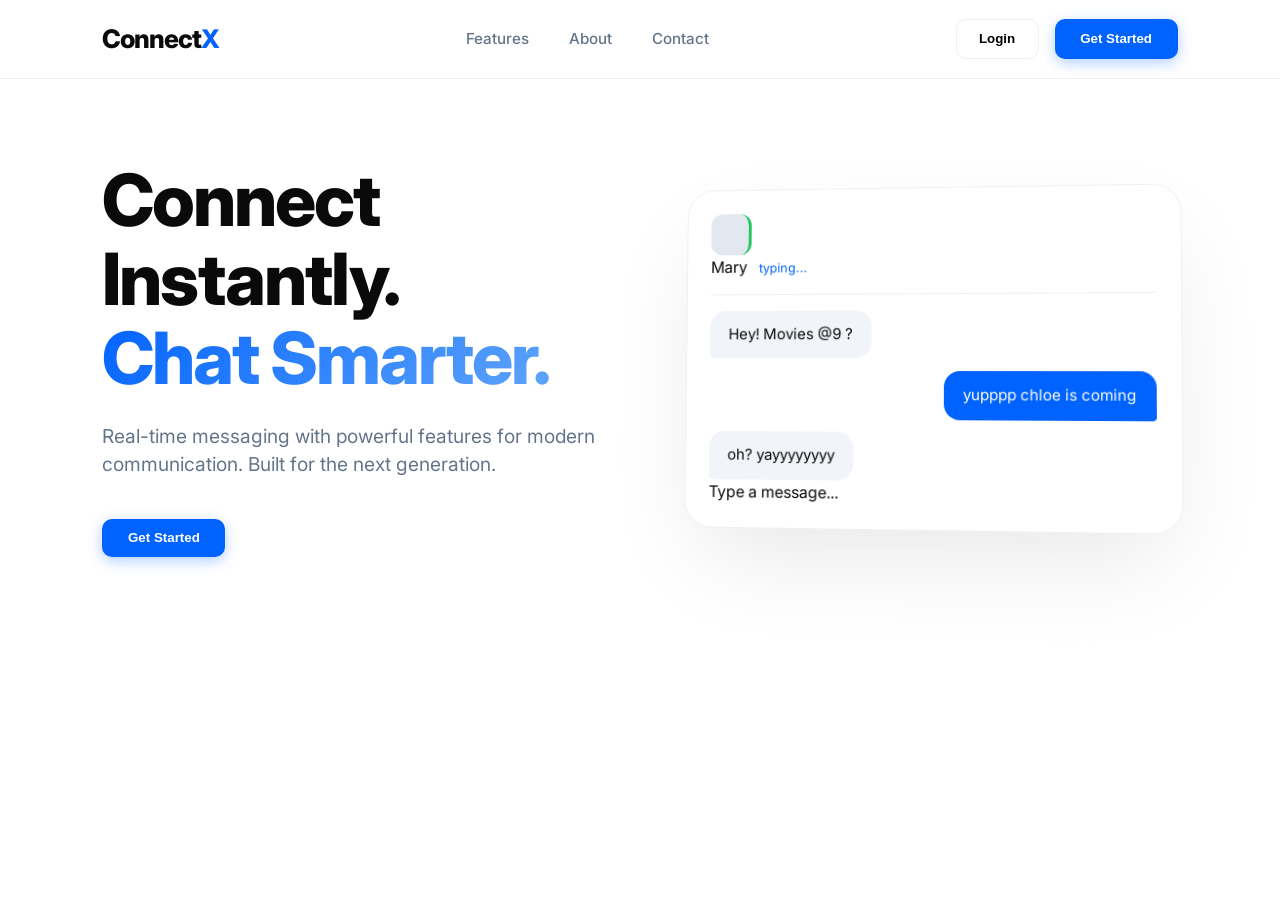
==== index.html @ f26cc2e4 "Add files via upload" ====
<!DOCTYPE html>
<html lang="en">
<head>
    <meta charset="UTF-8">
    <meta name="viewport" content="width=device-width, initial-scale=1.0">
    <title>ConnectX | Connect Instantly. Chat Smarter.</title>
    <link rel="stylesheet" href="style.css">
    <link href="https://fonts.googleapis.com/css2?family=Inter:wght@300;400;600;800&display=swap" rel="stylesheet">
</head>
<body>

    <div class="background-blobs">
        <div class="blob blob-1"></div>
        <div class="blob blob-2"></div>
    </div>

    <nav id="navbar">
        <div class="logo">Connect<span>X</span></div>
        <ul class="nav-links">
            <li><a href="#features">Features</a></li>
            <li><a href="#about">About</a></li>
            <li><a href="#contact">Contact</a></li>
        </ul>
        <div class="nav-cta">
            <button class="btn-glass" onclick="window.location.href='login.html'">Login</button>
            <button class="btn-hyper" onclick="window.location.href='signup.html'">Get Started</button>
        </div>
    </nav>

    <section class="hero">
        <div class="hero-content">
            <h1>Connect Instantly.<br><span class="gradient-text">Chat Smarter.</span></h1>
            <p>Real-time messaging with powerful features for modern communication. Built for the next generation.</p>
            <div class="hero-btns">
                <button class="btn-primary" onclick="window.location.href='signup.html'">Get Started</button>
            </div>
        </div>

        <div class="hero-mockup">
            <div class="glass-card chat-window">
                <div class="chat-header">
                    <div class="user-info">
                        <div class="avatar online"></div>
                        <div class="name"> Mary <span class="status">typing...</span></div>
                    </div>
                </div>
                <div class="chat-body">
                    <div class="msg received">Hey! Movies @9 ? </div>
                    <div class="msg sent">yupppp chloe is coming</div>
                    <div class="msg received animate-pop">oh? yayyyyyyyy</div>
                </div>
                <div class="chat-input-sim">
                    <div class="placeholder">Type a message...</div>
                </div>
            </div>
        </div>
    </section>

    <script src="main.js"></script>
</body>
</html>
---- style.css ----
/* --- The "Elite White" ConnectX Framework --- */
:root {
    --bg: #ffffff;
    --primary: #0062ff; /* Brilliant Digital Blue */
    --primary-deep: #0047bb;
    --text-dark: #0a0a0b;
    --text-muted: #64748b;
    --glass: rgba(255, 255, 255, 0.7);
    --border: rgba(0, 0, 0, 0.06);
    --shadow-soft: 0 10px 30px -10px rgba(0, 0, 0, 0.05);
}

* { margin: 0; padding: 0; box-sizing: border-box; }

body {
    background-color: var(--bg);
    color: var(--text-dark);
    font-family: 'Inter', sans-serif;
    overflow-x: hidden;
    line-height: 1.5;
}

/* --- NAV: Sophisticated & Sticky --- */
#navbar {
    display: flex;
    justify-content: space-between;
    align-items: center;
    padding: 1.2rem 8%;
    position: fixed;
    width: 100%;
    top: 0;
    background: var(--glass);
    backdrop-filter: blur(15px);
    border-bottom: 1px solid var(--border);
    z-index: 1000;
}

.logo {
    font-size: 1.6rem;
    font-weight: 800;
    letter-spacing: -1px;
}

.logo span { color: var(--primary); }

.nav-links {
    display: flex;
    list-style: none;
    gap: 2.5rem;
}

.nav-links a {
    text-decoration: none;
    color: var(--text-muted);
    font-weight: 500;
    font-size: 0.95rem;
    transition: 0.3s ease;
}

.nav-links a:hover { color: var(--primary); }

/* --- BUTTONS: The "Non-Boring" Engineering --- */
.nav-cta { display: flex; gap: 1rem; }

/* The "Glass" Login Button */
.btn-secondary, .btn-glass {
    background: transparent;
    border: 1px solid var(--border);
    padding: 0.7rem 1.4rem;
    border-radius: 10px;
    font-weight: 600;
    transition: all 0.3s;
}

.btn-secondary:hover {
    background: #f8fafc;
    border-color: #cbd5e1;
}

/* The "Hyper" Primary Button */
.btn-primary, .btn-hyper {
    background: var(--primary);
    color: white;
    padding: 0.7rem 1.6rem;
    border: none;
    border-radius: 10px;
    font-weight: 600;
    box-shadow: 0 4px 14px 0 rgba(0, 98, 255, 0.3);
    transition: all 0.3s cubic-bezier(0.23, 1, 0.32, 1);
}

.btn-primary:hover {
    background: var(--primary-deep);
    transform: translateY(-2px);
    box-shadow: 0 6px 20px rgba(0, 98, 255, 0.4);
}

/* --- HERO: Clean & Powerful --- */
.hero {
    display: grid;
    grid-template-columns: 1fr 1fr;
    padding: 10rem 8% 5rem;
    align-items: center;
    gap: 5rem;
}

.hero-content h1 {
    font-size: 4.5rem;
    font-weight: 800;
    line-height: 1.1;
    letter-spacing: -2px;
    margin-bottom: 1.5rem;
}

.gradient-text {
    background: linear-gradient(135deg, #0062ff, #60a5fa);
    -webkit-background-clip: text;
    -webkit-text-fill-color: transparent;
}

.hero-content p {
    font-size: 1.2rem;
    color: var(--text-muted);
    max-width: 500px;
    margin-bottom: 2.5rem;
}

.hero-btns { display: flex; gap: 1.2rem; }

/* --- THE MOCKUP: Premium 3D Feel --- */
.hero-mockup {
    position: relative;
}

.glass-card {
    background: white;
    border: 1px solid var(--border);
    border-radius: 28px;
    padding: 1.5rem;
    box-shadow: 0 40px 100px -20px rgba(0, 0, 0, 0.1);
    transform: perspective(1000px) rotateY(-5deg) rotateX(2deg);
    transition: 0.6s ease;
}

.glass-card:hover {
    transform: perspective(1000px) rotateY(0deg) rotateX(0deg);
}

.chat-header {
    border-bottom: 1px solid var(--border);
    padding-bottom: 1rem;
    margin-bottom: 1rem;
    display: flex;
    align-items: center;
}

.avatar {
    width: 42px;
    height: 42px;
    background: #e2e8f0;
    border-radius: 12px;
    margin-right: 12px;
}

.online { border-right: 3px solid #22c55e; }

.status {
    color: var(--primary);
    font-size: 0.8rem;
    margin-left: 8px;
}

/* --- CHAT BUBBLES --- */
.chat-body { display: flex; flex-direction: column; gap: 0.8rem; }

.msg {
    padding: 0.8rem 1.2rem;
    border-radius: 16px;
    max-width: 85%;
    font-size: 0.95rem;
}

.received {
    background: #f1f5f9;
    color: var(--text-dark);
    align-self: flex-start;
    border-bottom-left-radius: 4px;
}

.sent {
    background: var(--primary);
    color: white;
    align-self: flex-end;
    border-bottom-right-radius: 4px;
}

/* --- THE ANIMATIONS --- */
@keyframes fadeIn {
    from { opacity: 0; transform: translateY(10px); }
    to { opacity: 1; transform: translateY(0); }
}

.animate-pop { animation: fadeIn 0.5s ease forwards; }
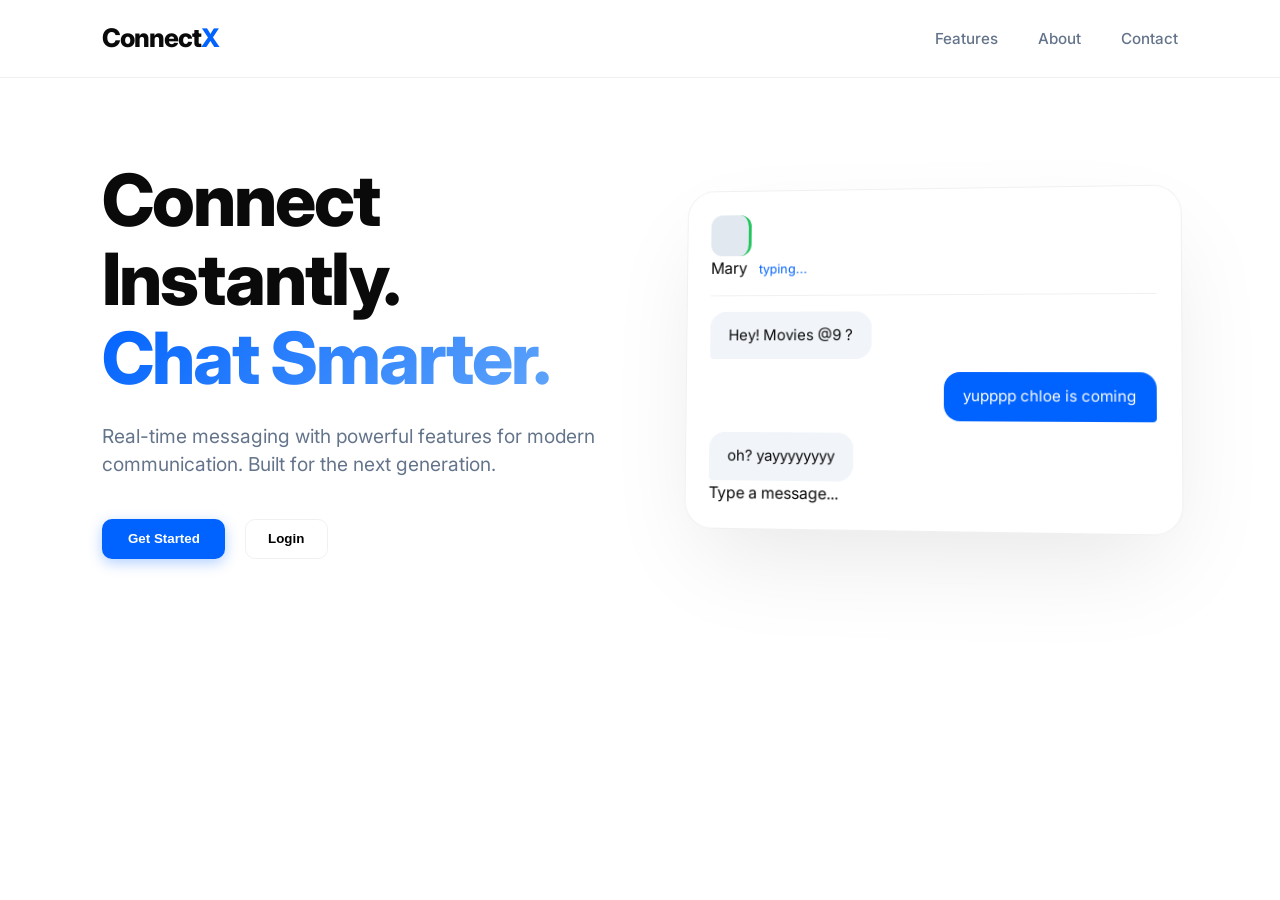
==== commit 1f75dd48: "Fix HTML formatting and structure" ====
--- a/index.html
+++ b/index.html
@@ -21,10 +21,7 @@
             <li><a href="#about">About</a></li>
             <li><a href="#contact">Contact</a></li>
         </ul>
-        <div class="nav-cta">
-            <button class="btn-glass" onclick="window.location.href='login.html'">Login</button>
-            <button class="btn-hyper" onclick="window.location.href='signup.html'">Get Started</button>
-        </div>
+        
     </nav>
 
     <section class="hero">
@@ -33,6 +30,7 @@
             <p>Real-time messaging with powerful features for modern communication. Built for the next generation.</p>
             <div class="hero-btns">
                 <button class="btn-primary" onclick="window.location.href='signup.html'">Get Started</button>
+                <button class="btn-glass" onclick="window.location.href='login.html'">Login</button>
             </div>
         </div>
 
@@ -58,4 +56,4 @@
 
     <script src="main.js"></script>
 </body>
-</html>+</html>
